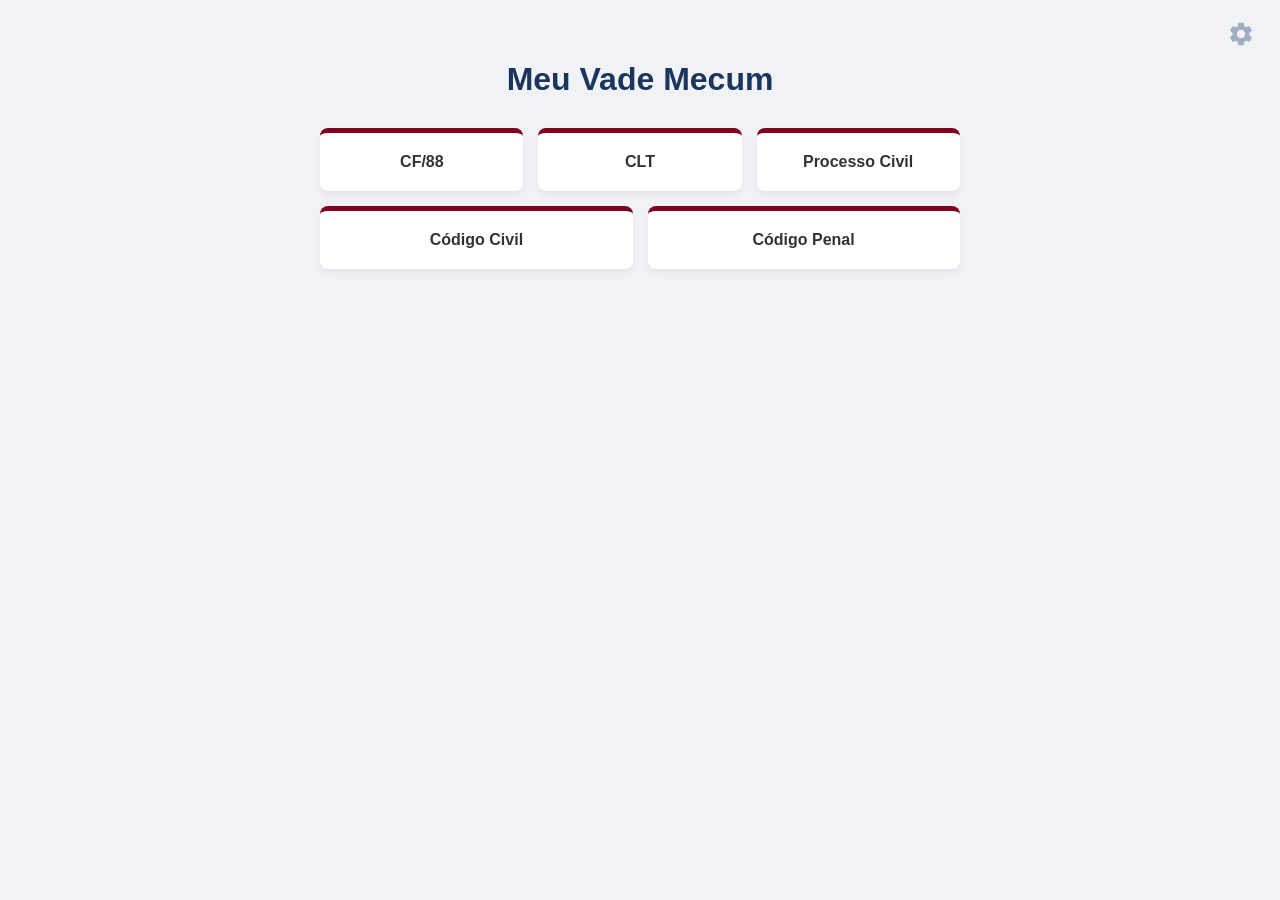
==== index.html @ c551f715 "Update index.html" ====
<!DOCTYPE html>
<html lang="pt-BR">
<head>
    <meta charset="UTF-8">
    <meta name="viewport" content="width=device-width, initial-scale=1.0">
    <title>Meu Vade Mecum Rápido</title>

    <!-- ÍCONES DA PÁGINA (FAVICON) -->
    <link rel="icon" type="image/x-icon" href="imagens/favicon.ico">
    <link rel="icon" type="image/png" sizes="32x32" href="imagens/favicon-32x32.png">
    <link rel="icon" type="image/png" sizes="16x16" href="imagens/favicon-16x16.png">
    <link rel="apple-touch-icon" href="imagens/apple-touch-icon.png">
    <link rel="icon" type="image/png" sizes="192x192" href="imagens/android-chrome-192x192.png">
    <link rel="icon" type="image/png" sizes="512x512" href="imagens/android-chrome-512x512.png">

    <style>
        /* ESTILOS VISUAIS (CSS) */
        body {
            font-family: 'Segoe UI', Tahoma, Geneva, Verdana, sans-serif;
            background-color: #f0f2f5;
            color: #333;
            margin: 0;
            padding: 40px 20px;
            display: flex;
            flex-direction: column;
            align-items: center;
            position: relative; 
        }

        h1 { color: #1a365d; margin-bottom: 30px; text-align: center; }

        /* Ícone de Engrenagem */
        .icone-ferramenta {
            position: absolute;
            top: 20px;
            right: 25px;
            color: #a0aec0; 
            text-decoration: none;
            transition: transform 0.4s ease, color 0.3s ease;
        }

        .icone-ferramenta:hover {
            color: #2b6cb0; 
            transform: rotate(90deg); 
        }

        .icone-ferramenta svg {
            width: 28px;
            height: 28px;
            fill: currentColor;
        }

        /* Estilo dos Cards (Painéis) */
        .painel-cards {
            display: flex;
            gap: 15px;
            flex-wrap: wrap;
            justify-content: center;
            margin-bottom: 40px;
            max-width: 900px;
        }

        .card {
            background-color: white;
            border-top: 5px solid #800020; /* Atualizado para bordô combinando com o ícone */
            border-radius: 8px;
            padding: 20px;
            font-size: 16px;
            font-weight: bold;
            text-align: center;
            cursor: pointer;
            box-shadow: 0 4px 6px rgba(0,0,0,0.05);
            transition: transform 0.2s, box-shadow 0.2s;
            flex: 1 1 140px; 
        }

        .card:hover {
            transform: translateY(-5px);
            box-shadow: 0 6px 12px rgba(0,0,0,0.15);
            border-top-color: #4a0012; /* Bordô mais escuro no hover */
        }

        /* Estilo da Área de Busca */
        #area-busca {
            display: none;
            background-color: white;
            padding: 30px;
            border-radius: 8px;
            box-shadow: 0 4px 6px rgba(0,0,0,0.1);
            width: 100%;
            max-width: 800px;
            text-align: center;
        }

        .input-grupo {
            display: flex;
            gap: 10px;
            justify-content: center;
            margin-top: 20px;
        }

        input[type="number"] {
            padding: 10px;
            font-size: 16px;
            border: 1px solid #ccc;
            border-radius: 4px;
            width: 150px;
        }

        button {
            padding: 10px 20px;
            font-size: 16px;
            background-color: #800020; /* Atualizado para bordô */
            color: white;
            border: none;
            border-radius: 4px;
            cursor: pointer;
        }

        button:hover { background-color: #4a0012; }

        /* Estilo do Resultado (Texto da Lei) */
        #resultado-artigo {
            margin-top: 30px;
            text-align: left;
            background-color: #f8fafc;
            padding: 20px;
            border-left: 4px solid #800020; /* Atualizado para bordô */
            border-radius: 4px;
            font-size: 16px;
            line-height: 1.6;
            white-space: pre-wrap; 
            display: none;
        }
    </style>
</head>
<body>

    <!-- ÍCONE DE ENGRENAGEM -->
    <a href="conversor.html" target="_blank" class="icone-ferramenta" title="Gerador de Leis JSON">
        <svg viewBox="0 0 24 24">
            <path d="M19.14,12.94c0.04-0.3,0.06-0.61,0.06-0.94c0-0.32-0.02-0.64-0.06-0.94l2.03-1.58c0.18-0.14,0.23-0.41,0.12-0.61 l-1.92-3.32c-0.12-0.22-0.37-0.29-0.59-0.22l-2.39,0.96c-0.5-0.38-1.03-0.7-1.62-0.94L14.4,2.81c-0.04-0.24-0.24-0.41-0.48-0.41 h-3.84c-0.24,0-0.43,0.17-0.47,0.41L9.25,5.35C8.66,5.59,8.12,5.92,7.63,6.29L5.24,5.33c-0.22-0.08-0.47,0-0.59,0.22L2.73,8.87 C2.62,9.08,2.66,9.34,2.86,9.48l2.03,1.58C4.84,11.36,4.8,11.69,4.8,12s0.02,0.64,0.06,0.94l-2.03,1.58 c-0.18,0.14-0.23,0.41-0.12,0.61l1.92,3.32c0.12,0.22,0.37,0.29,0.59,0.22l2.39-0.96c0.5,0.38,1.03,0.7,1.62,0.94l0.36,2.54 c0.05,0.24,0.24,0.41,0.48,0.41h3.84c0.24,0,0.44-0.17,0.47-0.41l0.36-2.54c0.59-0.24,1.13-0.56,1.62-0.94l2.39,0.96 c0.22,0.08,0.47,0,0.59-0.22l1.92-3.32c0.12-0.22,0.07-0.49-0.12-0.61L19.14,12.94z M12,15.6c-1.98,0-3.6-1.62-3.6-3.6 s1.62-3.6,3.6-3.6s3.6,1.62,3.6,3.6S13.98,15.6,12,15.6z"/>
        </svg>
    </a>

    <h1>Meu Vade Mecum</h1>

    <!-- PAINEL DE CARDS -->
    <div class="painel-cards">
        <div class="card" onclick="prepararBusca('cf', 'Constituição Federal (CF/88)')">CF/88</div>
        <div class="card" onclick="prepararBusca('clt', 'Consolidação das Leis do Trabalho')">CLT</div>
        <div class="card" onclick="prepararBusca('cpc', 'Código de Processo Civil')">Processo Civil</div>
        <div class="card" onclick="prepararBusca('cc', 'Código Civil')">Código Civil</div>
        <div class="card" onclick="prepararBusca('cp', 'Código Penal')">Código Penal</div>
    </div>

    <!-- ÁREA DE BUSCA -->
    <div id="area-busca">
        <h2 id="titulo-lei-selecionada">Selecione uma Lei</h2>
        <p>Digite apenas o número do artigo:</p>
        
        <div class="input-grupo">
            <input type="number" id="numero-artigo" placeholder="Ex: 5" onkeypress="verificarEnter(event)">
            <button onclick="buscarArtigo()">Pesquisar</button>
        </div>

        <div id="resultado-artigo"></div>
    </div>

    <!-- LÓGICA DE PROGRAMAÇÃO (JAVASCRIPT) -->
    <script>
        let arquivoJsonAtual = ''; 

        function prepararBusca(siglaLei, nomeLei) {
            arquivoJsonAtual = siglaLei + '.json'; 
            
            document.getElementById('titulo-lei-selecionada').innerText = "Buscando em: " + nomeLei;
            document.getElementById('area-busca').style.display = 'block'; 
            document.getElementById('resultado-artigo').style.display = 'none'; 
            document.getElementById('numero-artigo').value = ''; 
            document.getElementById('numero-artigo').focus(); 
        }

        function verificarEnter(evento) {
            if (evento.key === "Enter") {
                buscarArtigo();
            }
        }

        function buscarArtigo() {
            const numeroDigitado = document.getElementById('numero-artigo').value;
            const divResultado = document.getElementById('resultado-artigo');

            if (!numeroDigitado) {
                alert("Por favor, digite o número de um artigo.");
                return;
            }

            divResultado.style.display = 'block';
            divResultado.innerText = "Carregando...";

            fetch(arquivoJsonAtual)
                .then(resposta => {
                    if(!resposta.ok) throw new Error("Arquivo da lei não encontrado.");
                    return resposta.json();
                })
                .then(dados => {
                    const textoArtigo = dados[numeroDigitado];

                    if (textoArtigo) {
                        divResultado.innerText = textoArtigo; 
                    } else {
                        divResultado.innerText = "Artigo " + numeroDigitado + " não encontrado ou revogado.";
                    }
                })
                .catch(erro => {
                    divResultado.innerText = "Erro ao buscar: Você já gerou o arquivo " + arquivoJsonAtual + " usando a engrenagem?";
                    console.error(erro);
                });
        }
    </script>

</body>
</html>
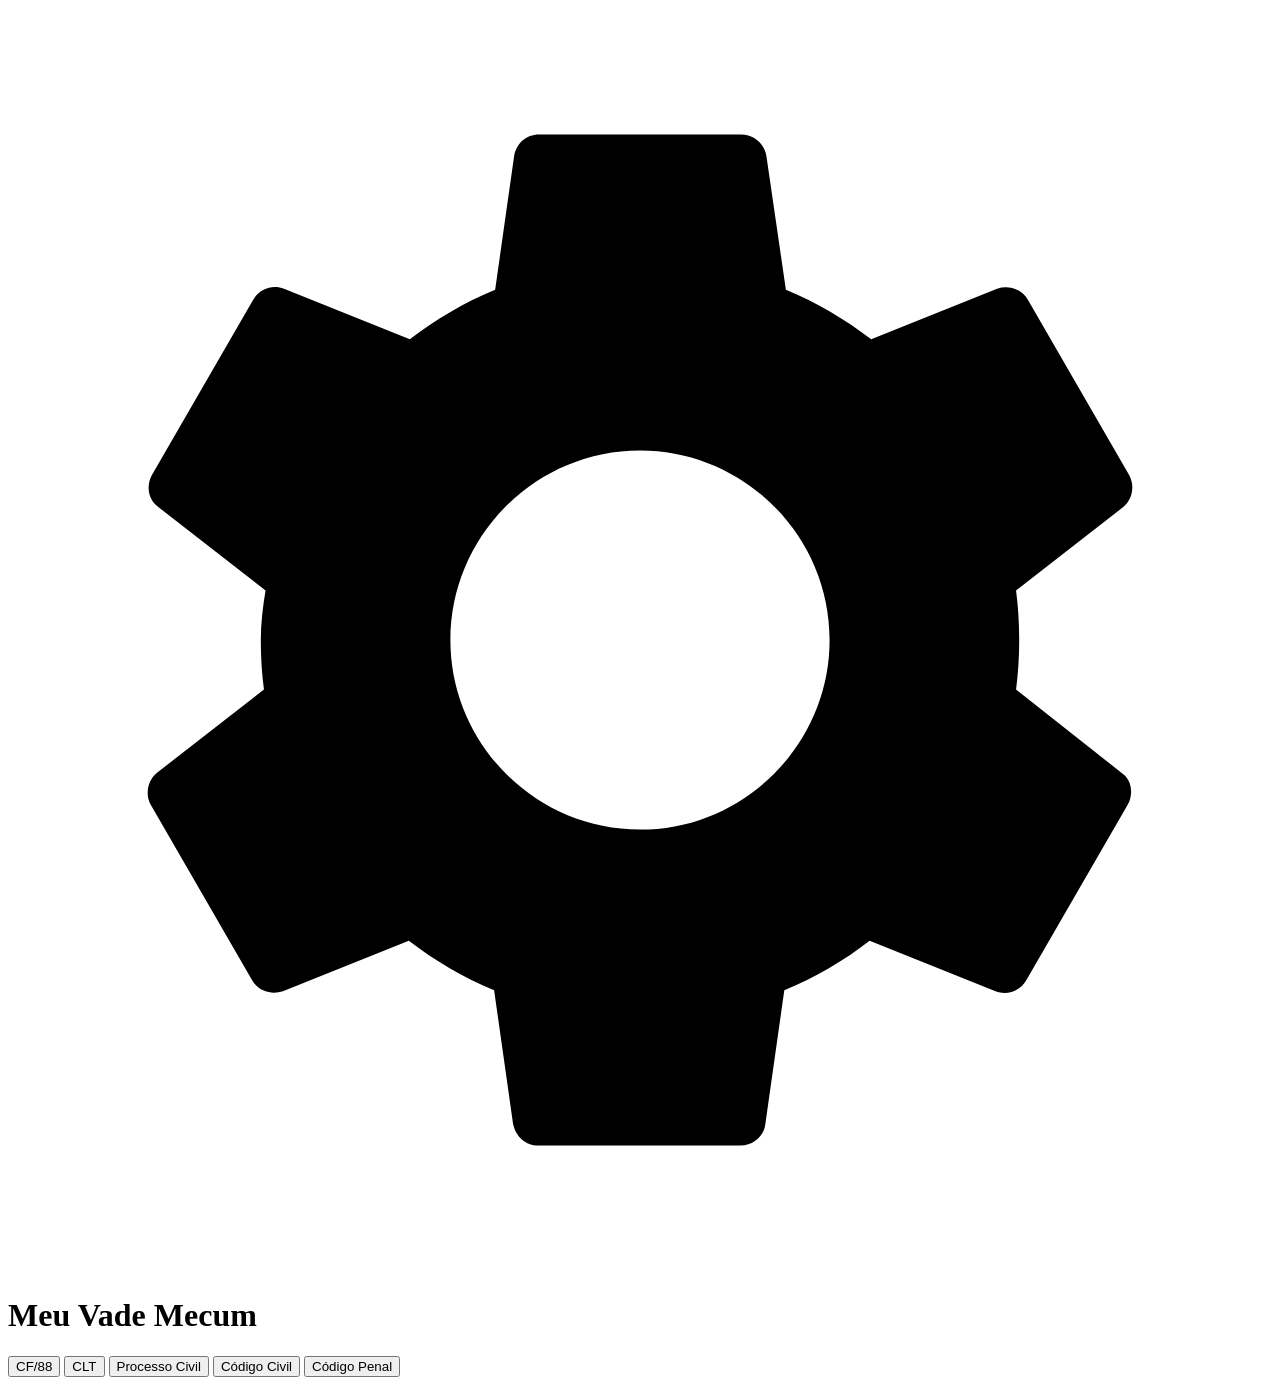
==== commit e2f6c8f9: "Update index.html" ====
--- a/index.html
+++ b/index.html
@@ -13,212 +13,58 @@
     <link rel="icon" type="image/png" sizes="192x192" href="imagens/android-chrome-192x192.png">
     <link rel="icon" type="image/png" sizes="512x512" href="imagens/android-chrome-512x512.png">
 
-    <style>
-        /* ESTILOS VISUAIS (CSS) */
-        body {
-            font-family: 'Segoe UI', Tahoma, Geneva, Verdana, sans-serif;
-            background-color: #f0f2f5;
-            color: #333;
-            margin: 0;
-            padding: 40px 20px;
-            display: flex;
-            flex-direction: column;
-            align-items: center;
-            position: relative; 
-        }
-
-        h1 { color: #1a365d; margin-bottom: 30px; text-align: center; }
-
-        /* Ícone de Engrenagem */
-        .icone-ferramenta {
-            position: absolute;
-            top: 20px;
-            right: 25px;
-            color: #a0aec0; 
-            text-decoration: none;
-            transition: transform 0.4s ease, color 0.3s ease;
-        }
-
-        .icone-ferramenta:hover {
-            color: #2b6cb0; 
-            transform: rotate(90deg); 
-        }
-
-        .icone-ferramenta svg {
-            width: 28px;
-            height: 28px;
-            fill: currentColor;
-        }
-
-        /* Estilo dos Cards (Painéis) */
-        .painel-cards {
-            display: flex;
-            gap: 15px;
-            flex-wrap: wrap;
-            justify-content: center;
-            margin-bottom: 40px;
-            max-width: 900px;
-        }
-
-        .card {
-            background-color: white;
-            border-top: 5px solid #800020; /* Atualizado para bordô combinando com o ícone */
-            border-radius: 8px;
-            padding: 20px;
-            font-size: 16px;
-            font-weight: bold;
-            text-align: center;
-            cursor: pointer;
-            box-shadow: 0 4px 6px rgba(0,0,0,0.05);
-            transition: transform 0.2s, box-shadow 0.2s;
-            flex: 1 1 140px; 
-        }
-
-        .card:hover {
-            transform: translateY(-5px);
-            box-shadow: 0 6px 12px rgba(0,0,0,0.15);
-            border-top-color: #4a0012; /* Bordô mais escuro no hover */
-        }
-
-        /* Estilo da Área de Busca */
-        #area-busca {
-            display: none;
-            background-color: white;
-            padding: 30px;
-            border-radius: 8px;
-            box-shadow: 0 4px 6px rgba(0,0,0,0.1);
-            width: 100%;
-            max-width: 800px;
-            text-align: center;
-        }
-
-        .input-grupo {
-            display: flex;
-            gap: 10px;
-            justify-content: center;
-            margin-top: 20px;
-        }
-
-        input[type="number"] {
-            padding: 10px;
-            font-size: 16px;
-            border: 1px solid #ccc;
-            border-radius: 4px;
-            width: 150px;
-        }
-
-        button {
-            padding: 10px 20px;
-            font-size: 16px;
-            background-color: #800020; /* Atualizado para bordô */
-            color: white;
-            border: none;
-            border-radius: 4px;
-            cursor: pointer;
-        }
-
-        button:hover { background-color: #4a0012; }
-
-        /* Estilo do Resultado (Texto da Lei) */
-        #resultado-artigo {
-            margin-top: 30px;
-            text-align: left;
-            background-color: #f8fafc;
-            padding: 20px;
-            border-left: 4px solid #800020; /* Atualizado para bordô */
-            border-radius: 4px;
-            font-size: 16px;
-            line-height: 1.6;
-            white-space: pre-wrap; 
-            display: none;
-        }
-    </style>
+    <!-- NOVO ARQUIVO DE ESTILOS (CSS Separado) -->
+    <link rel="stylesheet" href="style.css">
 </head>
 <body>
 
-    <!-- ÍCONE DE ENGRENAGEM -->
-    <a href="conversor.html" target="_blank" class="icone-ferramenta" title="Gerador de Leis JSON">
-        <svg viewBox="0 0 24 24">
-            <path d="M19.14,12.94c0.04-0.3,0.06-0.61,0.06-0.94c0-0.32-0.02-0.64-0.06-0.94l2.03-1.58c0.18-0.14,0.23-0.41,0.12-0.61 l-1.92-3.32c-0.12-0.22-0.37-0.29-0.59-0.22l-2.39,0.96c-0.5-0.38-1.03-0.7-1.62-0.94L14.4,2.81c-0.04-0.24-0.24-0.41-0.48-0.41 h-3.84c-0.24,0-0.43,0.17-0.47,0.41L9.25,5.35C8.66,5.59,8.12,5.92,7.63,6.29L5.24,5.33c-0.22-0.08-0.47,0-0.59,0.22L2.73,8.87 C2.62,9.08,2.66,9.34,2.86,9.48l2.03,1.58C4.84,11.36,4.8,11.69,4.8,12s0.02,0.64,0.06,0.94l-2.03,1.58 c-0.18,0.14-0.23,0.41-0.12,0.61l1.92,3.32c0.12,0.22,0.37,0.29,0.59,0.22l2.39-0.96c0.5,0.38,1.03,0.7,1.62,0.94l0.36,2.54 c0.05,0.24,0.24,0.41,0.48,0.41h3.84c0.24,0,0.44-0.17,0.47-0.41l0.36-2.54c0.59-0.24,1.13-0.56,1.62-0.94l2.39,0.96 c0.22,0.08,0.47,0,0.59-0.22l1.92-3.32c0.12-0.22,0.07-0.49-0.12-0.61L19.14,12.94z M12,15.6c-1.98,0-3.6-1.62-3.6-3.6 s1.62-3.6,3.6-3.6s3.6,1.62,3.6,3.6S13.98,15.6,12,15.6z"/>
-        </svg>
-    </a>
+    <header>
+        <!-- ÍCONE DE ENGRENAGEM (Mantido idêntico) -->
+        <a href="conversor.html" target="_blank" class="icone-ferramenta" title="Gerador de Leis JSON" aria-label="Acessar o Gerador de Leis JSON">
+            <svg viewBox="0 0 24 24">
+                <path d="M19.14,12.94c0.04-0.3,0.06-0.61,0.06-0.94c0-0.32-0.02-0.64-0.06-0.94l2.03-1.58c0.18-0.14,0.23-0.41,0.12-0.61 l-1.92-3.32c-0.12-0.22-0.37-0.29-0.59-0.22l-2.39,0.96c-0.5-0.38-1.03-0.7-1.62-0.94L14.4,2.81c-0.04-0.24-0.24-0.41-0.48-0.41 h-3.84c-0.24,0-0.43,0.17-0.47,0.41L9.25,5.35C8.66,5.59,8.12,5.92,7.63,6.29L5.24,5.33c-0.22-0.08-0.47,0-0.59,0.22L2.73,8.87 C2.62,9.08,2.66,9.34,2.86,9.48l2.03,1.58C4.84,11.36,4.8,11.69,4.8,12s0.02,0.64,0.06,0.94l-2.03,1.58 c-0.18,0.14-0.23,0.41-0.12,0.61l1.92,3.32c0.12,0.22,0.37,0.29,0.59,0.22l2.39-0.96c0.5,0.38,1.03,0.7,1.62,0.94l0.36,2.54 c0.05,0.24,0.24,0.41,0.48,0.41h3.84c0.24,0,0.44-0.17,0.47-0.41l0.36-2.54c0.59-0.24,1.13-0.56,1.62-0.94l2.39,0.96 c0.22,0.08,0.47,0,0.59-0.22l1.92-3.32c0.12-0.22,0.07-0.49-0.12-0.61L19.14,12.94z M12,15.6c-1.98,0-3.6-1.62-3.6-3.6 s1.62-3.6,3.6-3.6s3.6,1.62,3.6,3.6S13.98,15.6,12,15.6z"/>
+            </svg>
+        </a>
 
-    <h1>Meu Vade Mecum</h1>
+        <h1>Meu Vade Mecum</h1>
+    </header>
 
-    <!-- PAINEL DE CARDS -->
-    <div class="painel-cards">
-        <div class="card" onclick="prepararBusca('cf', 'Constituição Federal (CF/88)')">CF/88</div>
-        <div class="card" onclick="prepararBusca('clt', 'Consolidação das Leis do Trabalho')">CLT</div>
-        <div class="card" onclick="prepararBusca('cpc', 'Código de Processo Civil')">Processo Civil</div>
-        <div class="card" onclick="prepararBusca('cc', 'Código Civil')">Código Civil</div>
-        <div class="card" onclick="prepararBusca('cp', 'Código Penal')">Código Penal</div>
-    </div>
+    <main>
+        <!-- PAINEL DE CARDS -->
+        <!-- O evento 'onclick' acoplado foi removido em favor do uso de 'data-attributes'. -->
+        <section class="painel-cards">
+            <button class="card card-lei" data-sigla="cf" data-nome="Constituição Federal (CF/88)">CF/88</button>
+            <button class="card card-lei" data-sigla="clt" data-nome="Consolidação das Leis do Trabalho">CLT</button>
+            <button class="card card-lei" data-sigla="cpc" data-nome="Código de Processo Civil">Processo Civil</button>
+            <button class="card card-lei" data-sigla="cc" data-nome="Código Civil">Código Civil</button>
+            <button class="card card-lei" data-sigla="cp" data-nome="Código Penal">Código Penal</button>
+        </section>
 
-    <!-- ÁREA DE BUSCA -->
-    <div id="area-busca">
-        <h2 id="titulo-lei-selecionada">Selecione uma Lei</h2>
-        <p>Digite apenas o número do artigo:</p>
-        
-        <div class="input-grupo">
-            <input type="number" id="numero-artigo" placeholder="Ex: 5" onkeypress="verificarEnter(event)">
-            <button onclick="buscarArtigo()">Pesquisar</button>
-        </div>
+        <!-- ÁREA DE BUSCA E RESULTADOS -->
+        <section id="area-busca" aria-hidden="true" style="display: none;">
+            <h2 id="titulo-lei-selecionada">Selecione uma Lei</h2>
+            <p>Digite o número do artigo desejado:</p>
+            
+            <div class="input-grupo">
+                <!-- Mudança p/ type="text" para permitir o usuário digitar "Art. 5º", sendo higienizado no JS -->
+                <input type="text" id="input-artigo" placeholder="Ex: 5, 5º, Art. 5" aria-label="Pesquisar número do artigo">
+                <button id="btn-buscar">Pesquisar</button>
+            </div>
 
-        <div id="resultado-artigo"></div>
-    </div>
+            <!-- MENSAGENS DE ESTADO (Loading e Erros) -->
+            <div id="estado-loading" class="hidden" role="status" aria-live="polite">
+                <p>Analisando base legal...</p>
+            </div>
+            
+            <div id="estado-erro" class="hidden erro-msg" role="alert" aria-live="assertive"></div>
 
-    <!-- LÓGICA DE PROGRAMAÇÃO (JAVASCRIPT) -->
-    <script>
-        let arquivoJsonAtual = ''; 
+            <!-- ÁREA DA RENDERIZAÇÃO DA ÁRVORE (Caput, Acordeões de Parágrafos e Incisos) -->
+            <article id="resultado-artigo" class="hidden"></article>
+        </section>
+    </main>
 
-        function prepararBusca(siglaLei, nomeLei) {
-            arquivoJsonAtual = siglaLei + '.json'; 
-            
-            document.getElementById('titulo-lei-selecionada').innerText = "Buscando em: " + nomeLei;
-            document.getElementById('area-busca').style.display = 'block'; 
-            document.getElementById('resultado-artigo').style.display = 'none'; 
-            document.getElementById('numero-artigo').value = ''; 
-            document.getElementById('numero-artigo').focus(); 
-        }
-
-        function verificarEnter(evento) {
-            if (evento.key === "Enter") {
-                buscarArtigo();
-            }
-        }
-
-        function buscarArtigo() {
-            const numeroDigitado = document.getElementById('numero-artigo').value;
-            const divResultado = document.getElementById('resultado-artigo');
-
-            if (!numeroDigitado) {
-                alert("Por favor, digite o número de um artigo.");
-                return;
-            }
-
-            divResultado.style.display = 'block';
-            divResultado.innerText = "Carregando...";
-
-            fetch(arquivoJsonAtual)
-                .then(resposta => {
-                    if(!resposta.ok) throw new Error("Arquivo da lei não encontrado.");
-                    return resposta.json();
-                })
-                .then(dados => {
-                    const textoArtigo = dados[numeroDigitado];
-
-                    if (textoArtigo) {
-                        divResultado.innerText = textoArtigo; 
-                    } else {
-                        divResultado.innerText = "Artigo " + numeroDigitado + " não encontrado ou revogado.";
-                    }
-                })
-                .catch(erro => {
-                    divResultado.innerText = "Erro ao buscar: Você já gerou o arquivo " + arquivoJsonAtual + " usando a engrenagem?";
-                    console.error(erro);
-                });
-        }
-    </script>
+    <!-- ARQUITETURA JS: Importação configurada como Módulo (ES6) -->
+    <script type="module" src="app.js"></script>
 
 </body>
 </html>
--- a/style.css
+++ b/style.css
@@ -0,0 +1,81 @@
+:root {
+    --primary: #800020;
+    --primary-dark: #4a0012;
+    --bg-main: #f0f2f5;
+    --bg-card: #ffffff;
+    --text-main: #1e293b;
+    --text-muted: #64748b;
+    --border-radius: 8px;
+    --transition: 0.2s ease-in-out;
+}
+
+/* ... resets e layouts básicos mantidos ... */
+
+.hidden { display: none !important; }
+
+.erro-msg {
+    color: #b91c1c;
+    background: #fef2f2;
+    padding: 15px;
+    border-radius: var(--border-radius);
+    border-left: 4px solid #b91c1c;
+    margin-top: 20px;
+}
+
+/* --- Estilização do Acordeão (Tree View Legislativa) --- */
+#resultado-artigo {
+    margin-top: 30px;
+    background: var(--bg-card);
+    padding: 25px;
+    border-radius: var(--border-radius);
+    box-shadow: 0 4px 6px -1px rgba(0, 0, 0, 0.1);
+    text-align: left;
+    line-height: 1.7;
+}
+
+.caput {
+    font-size: 1.1rem;
+    font-weight: 600;
+    margin-bottom: 20px;
+    color: var(--primary);
+}
+
+/* Estilo semântico das tags HTML5 <details> e <summary> */
+details {
+    margin: 10px 0;
+    background: #f8fafc;
+    border: 1px solid #e2e8f0;
+    border-radius: 6px;
+    overflow: hidden;
+}
+
+summary {
+    padding: 12px 15px;
+    font-weight: 500;
+    cursor: pointer;
+    background: #f1f5f9;
+    list-style: none; /* Remove seta padrão em alguns browsers */
+    display: flex;
+    align-items: center;
+    transition: background var(--transition);
+}
+
+summary:hover { background: #e2e8f0; }
+
+summary::before {
+    content: '▶';
+    font-size: 0.8em;
+    margin-right: 10px;
+    color: var(--primary);
+    transition: transform var(--transition);
+}
+
+details[open] > summary::before { transform: rotate(90deg); }
+
+.conteudo-no {
+    padding: 15px;
+    border-top: 1px solid #e2e8f0;
+}
+
+/* Indentação visual recursiva */
+details details { margin: 10px 0 0 20px; }
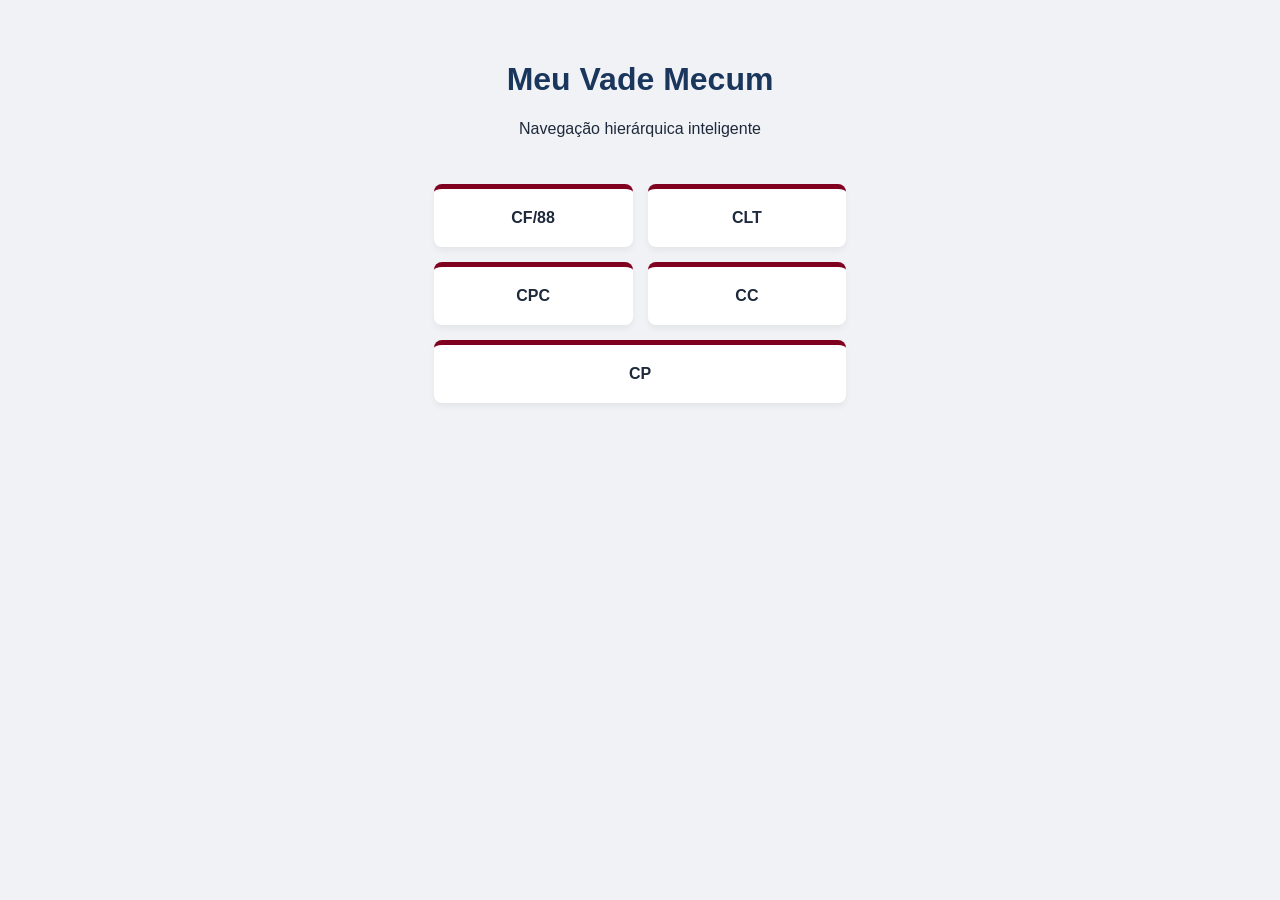
==== commit 33afdf26: "Update index.html" ====
--- a/index.html
+++ b/index.html
@@ -3,68 +3,48 @@
 <head>
     <meta charset="UTF-8">
     <meta name="viewport" content="width=device-width, initial-scale=1.0">
-    <title>Meu Vade Mecum Rápido</title>
-
-    <!-- ÍCONES DA PÁGINA (FAVICON) -->
-    <link rel="icon" type="image/x-icon" href="imagens/favicon.ico">
-    <link rel="icon" type="image/png" sizes="32x32" href="imagens/favicon-32x32.png">
-    <link rel="icon" type="image/png" sizes="16x16" href="imagens/favicon-16x16.png">
-    <link rel="apple-touch-icon" href="imagens/apple-touch-icon.png">
-    <link rel="icon" type="image/png" sizes="192x192" href="imagens/android-chrome-192x192.png">
-    <link rel="icon" type="image/png" sizes="512x512" href="imagens/android-chrome-512x512.png">
-
-    <!-- NOVO ARQUIVO DE ESTILOS (CSS Separado) -->
+    <title>Vade Mecum Inteligente | Arquitetura Moderna</title>
+    <link rel="preconnect" href="https://fonts.googleapis.com">
+    <link rel="preconnect" href="https://fonts.gstatic.com" crossorigin>
+    <link href="https://fonts.googleapis.com/css2?family=Inter:wght@400;500;600&family=Merriweather:ital,wght@0,300;0,400;1,300&display=swap" rel="stylesheet">
     <link rel="stylesheet" href="style.css">
 </head>
 <body>
 
-    <header>
-        <!-- ÍCONE DE ENGRENAGEM (Mantido idêntico) -->
-        <a href="conversor.html" target="_blank" class="icone-ferramenta" title="Gerador de Leis JSON" aria-label="Acessar o Gerador de Leis JSON">
-            <svg viewBox="0 0 24 24">
-                <path d="M19.14,12.94c0.04-0.3,0.06-0.61,0.06-0.94c0-0.32-0.02-0.64-0.06-0.94l2.03-1.58c0.18-0.14,0.23-0.41,0.12-0.61 l-1.92-3.32c-0.12-0.22-0.37-0.29-0.59-0.22l-2.39,0.96c-0.5-0.38-1.03-0.7-1.62-0.94L14.4,2.81c-0.04-0.24-0.24-0.41-0.48-0.41 h-3.84c-0.24,0-0.43,0.17-0.47,0.41L9.25,5.35C8.66,5.59,8.12,5.92,7.63,6.29L5.24,5.33c-0.22-0.08-0.47,0-0.59,0.22L2.73,8.87 C2.62,9.08,2.66,9.34,2.86,9.48l2.03,1.58C4.84,11.36,4.8,11.69,4.8,12s0.02,0.64,0.06,0.94l-2.03,1.58 c-0.18,0.14-0.23,0.41-0.12,0.61l1.92,3.32c0.12,0.22,0.37,0.29,0.59,0.22l2.39-0.96c0.5,0.38,1.03,0.7,1.62,0.94l0.36,2.54 c0.05,0.24,0.24,0.41,0.48,0.41h3.84c0.24,0,0.44-0.17,0.47-0.41l0.36-2.54c0.59-0.24,1.13-0.56,1.62-0.94l2.39,0.96 c0.22,0.08,0.47,0,0.59-0.22l1.92-3.32c0.12-0.22,0.07-0.49-0.12-0.61L19.14,12.94z M12,15.6c-1.98,0-3.6-1.62-3.6-3.6 s1.62-3.6,3.6-3.6s3.6,1.62,3.6,3.6S13.98,15.6,12,15.6z"/>
-            </svg>
-        </a>
-
+    <header class="app-header">
         <h1>Meu Vade Mecum</h1>
+        <p class="subtitle">Navegação hierárquica inteligente</p>
     </header>
 
-    <main>
-        <!-- PAINEL DE CARDS -->
-        <!-- O evento 'onclick' acoplado foi removido em favor do uso de 'data-attributes'. -->
-        <section class="painel-cards">
-            <button class="card card-lei" data-sigla="cf" data-nome="Constituição Federal (CF/88)">CF/88</button>
-            <button class="card card-lei" data-sigla="clt" data-nome="Consolidação das Leis do Trabalho">CLT</button>
-            <button class="card card-lei" data-sigla="cpc" data-nome="Código de Processo Civil">Processo Civil</button>
-            <button class="card card-lei" data-sigla="cc" data-nome="Código Civil">Código Civil</button>
-            <button class="card card-lei" data-sigla="cp" data-nome="Código Penal">Código Penal</button>
+    <main class="app-container">
+        <!-- Seletor de Leis -->
+        <section class="painel-cards" role="tablist" aria-label="Selecione a legislação">
+            <button class="card" role="tab" data-lei="cf" data-nome="Constituição Federal (CF/88)">CF/88</button>
+            <button class="card" role="tab" data-lei="clt" data-nome="Consolidação das Leis do Trabalho">CLT</button>
+            <button class="card" role="tab" data-lei="cpc" data-nome="Código de Processo Civil">CPC</button>
+            <button class="card" role="tab" data-lei="cc" data-nome="Código Civil">CC</button>
+            <button class="card" role="tab" data-lei="cp" data-nome="Código Penal">CP</button>
         </section>
 
-        <!-- ÁREA DE BUSCA E RESULTADOS -->
-        <section id="area-busca" aria-hidden="true" style="display: none;">
-            <h2 id="titulo-lei-selecionada">Selecione uma Lei</h2>
-            <p>Digite o número do artigo desejado:</p>
+        <!-- Área de Busca -->
+        <section id="area-busca" class="busca-container" hidden>
+            <h2 id="titulo-lei-selecionada" class="lei-titulo"></h2>
             
             <div class="input-grupo">
-                <!-- Mudança p/ type="text" para permitir o usuário digitar "Art. 5º", sendo higienizado no JS -->
-                <input type="text" id="input-artigo" placeholder="Ex: 5, 5º, Art. 5" aria-label="Pesquisar número do artigo">
-                <button id="btn-buscar">Pesquisar</button>
-            </div>
-
-            <!-- MENSAGENS DE ESTADO (Loading e Erros) -->
-            <div id="estado-loading" class="hidden" role="status" aria-live="polite">
-                <p>Analisando base legal...</p>
+                <label for="numero-artigo" class="sr-only">Digite o número do artigo</label>
+                <input type="text" id="numero-artigo" inputmode="numeric" placeholder="Ex: 5, 5º, Art. 5" autocomplete="off">
+                <button id="btn-buscar" class="btn-primary">Pesquisar</button>
             </div>
             
-            <div id="estado-erro" class="hidden erro-msg" role="alert" aria-live="assertive"></div>
-
-            <!-- ÁREA DA RENDERIZAÇÃO DA ÁRVORE (Caput, Acordeões de Parágrafos e Incisos) -->
-            <article id="resultado-artigo" class="hidden"></article>
+            <!-- Container de Resultados com Acessibilidade -->
+            <div id="resultado-artigo" class="resultado-container" aria-live="polite" aria-busy="false"></div>
         </section>
     </main>
 
-    <!-- ARQUITETURA JS: Importação configurada como Módulo (ES6) -->
+    <!-- Componente Toast para Notificações -->
+    <div id="toast-notificacao" class="toast" role="alert" aria-live="assertive"></div>
+
+    <!-- Carregamento como Módulo ES6 para encapsulamento de escopo -->
     <script type="module" src="app.js"></script>
-
 </body>
 </html>
--- a/style.css
+++ b/style.css
@@ -1,16 +1,128 @@
+/* style.css */
 :root {
-    --primary: #800020;
+    --primary: #800020; /* Bordô */
     --primary-dark: #4a0012;
     --bg-main: #f0f2f5;
     --bg-card: #ffffff;
     --text-main: #1e293b;
     --text-muted: #64748b;
     --border-radius: 8px;
-    --transition: 0.2s ease-in-out;
+    --transition: 0.3s ease;
 }
 
-/* ... resets e layouts básicos mantidos ... */
+body {
+    font-family: 'Segoe UI', Tahoma, Geneva, Verdana, sans-serif;
+    background-color: var(--bg-main);
+    color: var(--text-main);
+    margin: 0;
+    padding: 40px 20px;
+    display: flex;
+    flex-direction: column;
+    align-items: center;
+    position: relative;
+}
 
+/* Cabeçalho */
+header {
+    text-align: center;
+    width: 100%;
+    margin-bottom: 30px;
+}
+
+h1 { color: #1a365d; }
+
+.icone-ferramenta {
+    position: absolute;
+    top: 20px;
+    right: 25px;
+    color: #a0aec0;
+    transition: transform var(--transition), color var(--transition);
+}
+
+.icone-ferramenta:hover {
+    color: var(--primary);
+    transform: rotate(90deg);
+}
+
+.icone-ferramenta svg {
+    width: 28px;
+    height: 28px;
+    fill: currentColor;
+}
+
+/* Cards de Seleção da Lei */
+.painel-cards {
+    display: flex;
+    gap: 15px;
+    flex-wrap: wrap;
+    justify-content: center;
+    margin-bottom: 40px;
+    max-width: 900px;
+}
+
+.card {
+    background-color: var(--bg-card);
+    border: none;
+    border-top: 5px solid var(--primary);
+    border-radius: var(--border-radius);
+    padding: 20px;
+    font-size: 16px;
+    font-weight: bold;
+    color: var(--text-main);
+    text-align: center;
+    cursor: pointer;
+    box-shadow: 0 4px 6px rgba(0,0,0,0.05);
+    transition: transform var(--transition), box-shadow var(--transition);
+    flex: 1 1 140px;
+}
+
+.card:hover {
+    transform: translateY(-5px);
+    box-shadow: 0 6px 12px rgba(0,0,0,0.15);
+    border-top-color: var(--primary-dark);
+}
+
+/* Área de Busca */
+#area-busca {
+    background-color: var(--bg-card);
+    padding: 30px;
+    border-radius: var(--border-radius);
+    box-shadow: 0 4px 6px rgba(0,0,0,0.1);
+    width: 100%;
+    max-width: 800px;
+    text-align: center;
+}
+
+.input-grupo {
+    display: flex;
+    gap: 10px;
+    justify-content: center;
+    margin-top: 20px;
+}
+
+input[type="text"] {
+    padding: 10px;
+    font-size: 16px;
+    border: 1px solid #cbd5e1;
+    border-radius: 4px;
+    width: 200px;
+    outline: none;
+}
+input[type="text"]:focus { border-color: var(--primary); }
+
+button#btn-buscar {
+    padding: 10px 20px;
+    font-size: 16px;
+    background-color: var(--primary);
+    color: white;
+    border: none;
+    border-radius: 4px;
+    cursor: pointer;
+    transition: background-color var(--transition);
+}
+button#btn-buscar:hover { background-color: var(--primary-dark); }
+
+/* Utilitários */
 .hidden { display: none !important; }
 
 .erro-msg {
@@ -22,13 +134,15 @@
     margin-top: 20px;
 }
 
-/* --- Estilização do Acordeão (Tree View Legislativa) --- */
+#estado-loading {
+    margin-top: 20px;
+    color: var(--text-muted);
+    font-style: italic;
+}
+
+/* --- Estilização do Acordeão (Árvore Legislativa) --- */
 #resultado-artigo {
     margin-top: 30px;
-    background: var(--bg-card);
-    padding: 25px;
-    border-radius: var(--border-radius);
-    box-shadow: 0 4px 6px -1px rgba(0, 0, 0, 0.1);
     text-align: left;
     line-height: 1.7;
 }
@@ -40,7 +154,6 @@
     color: var(--primary);
 }
 
-/* Estilo semântico das tags HTML5 <details> e <summary> */
 details {
     margin: 10px 0;
     background: #f8fafc;
@@ -54,12 +167,13 @@
     font-weight: 500;
     cursor: pointer;
     background: #f1f5f9;
-    list-style: none; /* Remove seta padrão em alguns browsers */
+    list-style: none;
     display: flex;
     align-items: center;
     transition: background var(--transition);
 }
 
+summary::-webkit-details-marker { display: none; }
 summary:hover { background: #e2e8f0; }
 
 summary::before {
@@ -75,7 +189,7 @@
 .conteudo-no {
     padding: 15px;
     border-top: 1px solid #e2e8f0;
+    background: var(--bg-card);
 }
 
-/* Indentação visual recursiva */
 details details { margin: 10px 0 0 20px; }
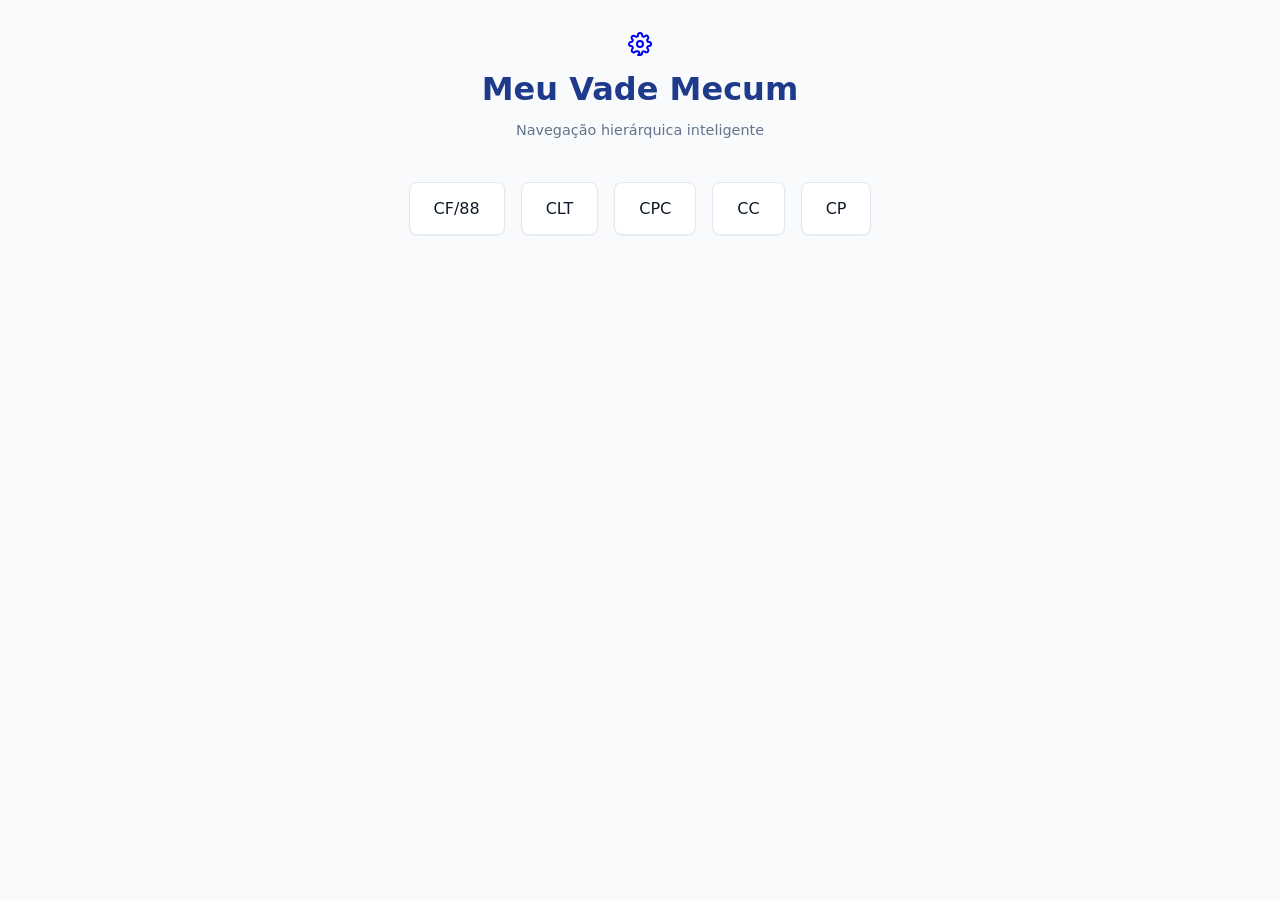
==== commit be44d7ca: "Update index.html" ====
--- a/index.html
+++ b/index.html
@@ -11,6 +11,13 @@
 </head>
 <body>
 
+        <!-- Botão de Acesso ao Conversor (Engrenagem) -->
+    <a href="conversor.html" class="config-btn" title="Acessar Conversor de Leis" aria-label="Acessar Conversor de Leis">
+        <svg xmlns="http://www.w3.org/2000/svg" width="24" height="24" viewBox="0 0 24 24" fill="none" stroke="currentColor" stroke-width="2" stroke-linecap="round" stroke-linejoin="round">
+            <circle cx="12" cy="12" r="3"></circle>
+            <path d="M19.4 15a1.65 1.65 0 0 0 .33 1.82l.06.06a2 2 0 0 1 0 2.83 2 2 0 0 1-2.83 0l-.06-.06a1.65 1.65 0 0 0-1.82-.33 1.65 1.65 0 0 0-1 1.51V21a2 2 0 0 1-2 2 2 2 0 0 1-2 0v-.09A1.65 1.65 0 0 0 9 19.4a1.65 1.65 0 0 0-1.82.33l-.06.06a2 2 0 0 1-2.83 0 2 2 0 0 1 0-2.83l.06-.06a1.65 1.65 0 0 0 .33-1.82 1.65 1.65 0 0 0-1.51-1H3a2 2 0 0 1-2-2 2 2 0 0 1 2-2h.09A1.65 1.65 0 0 0 4.6 9a1.65 1.65 0 0 0-.33-1.82l-.06-.06a2 2 0 0 1 0-2.83 2 2 0 0 1 2.83 0l.06.06a1.65 1.65 0 0 0 1.82.33H9a1.65 1.65 0 0 0 1-1.51V3a2 2 0 0 1 2-2 2 2 0 0 1 2 2v.09a1.65 1.65 0 0 0 1 1.51 1.65 1.65 0 0 0 1.82-.33l.06-.06a2 2 0 0 1 2.83 0 2 2 0 0 1 0 2.83l-.06.06a1.65 1.65 0 0 0-.33 1.82V9a1.65 1.65 0 0 0 1.51 1H21a2 2 0 0 1 2 2 2 2 0 0 1-2 2h-.09a1.65 1.65 0 0 0-1.51 1z"></path>
+        </svg>
+    </a>
     <header class="app-header">
         <h1>Meu Vade Mecum</h1>
         <p class="subtitle">Navegação hierárquica inteligente</p>
--- a/style.css
+++ b/style.css
@@ -1,195 +1,149 @@
-/* style.css */
+/* =========================================
+   1. VARIÁVEIS E RESET
+   ========================================= */
 :root {
-    --primary: #800020; /* Bordô */
-    --primary-dark: #4a0012;
-    --bg-main: #f0f2f5;
+    --primary: #1e3a8a;      /* Azul jurídico profundo */
+    --primary-light: #3b82f6;
+    --bg-body: #f8fafc;
     --bg-card: #ffffff;
-    --text-main: #1e293b;
+    --text-main: #0f172a;
     --text-muted: #64748b;
-    --border-radius: 8px;
-    --transition: 0.3s ease;
+    --border: #e2e8f0;
+    --success: #10b981;
+    --error: #ef4444;
+    --shadow-sm: 0 1px 2px 0 rgb(0 0 0 / 0.05);
+    --shadow-md: 0 4px 6px -1px rgb(0 0 0 / 0.1), 0 2px 4px -2px rgb(0 0 0 / 0.1);
+    --radius: 8px;
+    --font-ui: 'Inter', system-ui, sans-serif;
+    --font-legal: 'Merriweather', Georgia, serif;
 }
 
+* { box-sizing: border-box; margin: 0; padding: 0; }
+
 body {
-    font-family: 'Segoe UI', Tahoma, Geneva, Verdana, sans-serif;
-    background-color: var(--bg-main);
+    font-family: var(--font-ui);
+    background-color: var(--bg-body);
     color: var(--text-main);
-    margin: 0;
-    padding: 40px 20px;
+    line-height: 1.6;
+    min-height: 100vh;
     display: flex;
     flex-direction: column;
     align-items: center;
-    position: relative;
+    padding: 2rem 1rem;
 }
 
-/* Cabeçalho */
-header {
-    text-align: center;
-    width: 100%;
-    margin-bottom: 30px;
+.sr-only {
+    position: absolute; width: 1px; height: 1px;
+    padding: 0; margin: -1px; overflow: hidden; clip: rect(0, 0, 0, 0); border: 0;
 }
 
-h1 { color: #1a365d; }
+/* =========================================
+   2. HEADER E CARDS DE LEIS
+   ========================================= */
+.app-header { text-align: center; margin-bottom: 2.5rem; }
+.app-header h1 { font-size: 2rem; color: var(--primary); font-weight: 600; }
+.subtitle { color: var(--text-muted); font-size: 0.9rem; margin-top: 0.25rem; }
 
-.icone-ferramenta {
-    position: absolute;
-    top: 20px;
-    right: 25px;
-    color: #a0aec0;
-    transition: transform var(--transition), color var(--transition);
-}
-
-.icone-ferramenta:hover {
-    color: var(--primary);
-    transform: rotate(90deg);
-}
-
-.icone-ferramenta svg {
-    width: 28px;
-    height: 28px;
-    fill: currentColor;
-}
-
-/* Cards de Seleção da Lei */
 .painel-cards {
-    display: flex;
-    gap: 15px;
-    flex-wrap: wrap;
-    justify-content: center;
-    margin-bottom: 40px;
-    max-width: 900px;
+    display: flex; flex-wrap: wrap; gap: 1rem; justify-content: center;
+    margin-bottom: 2rem; max-width: 800px; width: 100%;
 }
 
 .card {
-    background-color: var(--bg-card);
-    border: none;
-    border-top: 5px solid var(--primary);
-    border-radius: var(--border-radius);
-    padding: 20px;
-    font-size: 16px;
-    font-weight: bold;
-    color: var(--text-main);
-    text-align: center;
-    cursor: pointer;
-    box-shadow: 0 4px 6px rgba(0,0,0,0.05);
-    transition: transform var(--transition), box-shadow var(--transition);
-    flex: 1 1 140px;
+    background: var(--bg-card); border: 1px solid var(--border);
+    padding: 1rem 1.5rem; border-radius: var(--radius);
+    font-weight: 500; font-size: 1rem; color: var(--text-main);
+    cursor: pointer; transition: all 0.2s ease;
+    box-shadow: var(--shadow-sm); font-family: var(--font-ui);
 }
 
-.card:hover {
-    transform: translateY(-5px);
-    box-shadow: 0 6px 12px rgba(0,0,0,0.15);
-    border-top-color: var(--primary-dark);
+.card:hover, .card:focus-visible {
+    border-color: var(--primary-light); color: var(--primary);
+    transform: translateY(-2px); box-shadow: var(--shadow-md); outline: none;
 }
 
-/* Área de Busca */
-#area-busca {
-    background-color: var(--bg-card);
-    padding: 30px;
-    border-radius: var(--border-radius);
-    box-shadow: 0 4px 6px rgba(0,0,0,0.1);
-    width: 100%;
-    max-width: 800px;
-    text-align: center;
+.card.active {
+    background-color: var(--primary); color: white; border-color: var(--primary);
 }
 
-.input-grupo {
-    display: flex;
-    gap: 10px;
-    justify-content: center;
-    margin-top: 20px;
+/* =========================================
+   3. BUSCA E INPUTS
+   ========================================= */
+.busca-container { max-width: 800px; width: 100%; }
+.lei-titulo { font-size: 1.25rem; margin-bottom: 1.5rem; color: var(--primary); text-align: center; }
+
+.input-grupo { display: flex; gap: 0.75rem; margin-bottom: 2rem; }
+
+#numero-artigo {
+    flex: 1; padding: 0.85rem 1rem; font-size: 1.1rem;
+    border: 2px solid var(--border); border-radius: var(--radius);
+    font-family: var(--font-ui); transition: border-color 0.2s;
 }
+#numero-artigo:focus { border-color: var(--primary-light); outline: none; }
 
-input[type="text"] {
-    padding: 10px;
-    font-size: 16px;
-    border: 1px solid #cbd5e1;
-    border-radius: 4px;
-    width: 200px;
-    outline: none;
+.btn-primary {
+    padding: 0 1.5rem; background: var(--primary); color: white;
+    border: none; border-radius: var(--radius); font-weight: 600;
+    cursor: pointer; font-size: 1rem; transition: background 0.2s;
 }
-input[type="text"]:focus { border-color: var(--primary); }
+.btn-primary:hover { background: #1e40af; }
+.btn-primary:disabled { background: var(--text-muted); cursor: not-allowed; }
 
-button#btn-buscar {
-    padding: 10px 20px;
-    font-size: 16px;
-    background-color: var(--primary);
-    color: white;
-    border: none;
-    border-radius: 4px;
-    cursor: pointer;
-    transition: background-color var(--transition);
+/* =========================================
+   4. RENDERIZAÇÃO JURÍDICA (ACORDEÃO)
+   ========================================= */
+.resultado-container { font-family: var(--font-legal); font-size: 1.05rem; color: #334155; }
+
+.legal-node { margin-bottom: 1rem; border-left: 3px solid transparent; padding-left: 1rem; }
+.legal-node.level-0 { border-left: 3px solid var(--primary); background: #f1f5f9; padding: 1.5rem; border-radius: var(--radius); }
+.legal-node.level-1 { border-left: 3px solid #94a3b8; margin-left: 1rem; }
+.legal-node.level-2 { border-left: 3px solid #cbd5e1; margin-left: 2rem; font-size: 0.95rem; }
+.legal-node.level-3 { margin-left: 3rem; font-size: 0.9rem; color: #475569; }
+
+.node-text { margin-bottom: 0.75rem; text-align: justify; line-height: 1.8; }
+.node-text strong { color: var(--primary); font-weight: 700; }
+
+/* Botão do Acordeão */
+.accordion-trigger {
+    display: flex; align-items: center; justify-content: space-between;
+    width: 100%; padding: 0.75rem 1rem; background: #e2e8f0;
+    border: 1px solid var(--border); border-radius: var(--radius);
+    font-family: var(--font-ui); font-weight: 500; font-size: 0.9rem;
+    color: var(--primary); cursor: pointer; transition: all 0.2s;
+    margin-top: 0.5rem;
 }
-button#btn-buscar:hover { background-color: var(--primary-dark); }
+.accordion-trigger:hover { background: #cbd5e1; }
+.accordion-trigger .icon { transition: transform 0.3s ease; }
+.accordion-trigger[aria-expanded="true"] .icon { transform: rotate(180deg); }
 
-/* Utilitários */
-.hidden { display: none !important; }
+/* Animação Mágica do Acordeão via CSS Grid */
+.accordion-content {
+    display: grid;
+    grid-template-rows: 0fr;
+    transition: grid-template-rows 0.3s ease-out;
+}
+.accordion-content.active { grid-template-rows: 1fr; }
+.accordion-content > .inner-wrapper { overflow: hidden; min-height: 0; padding-top: 1rem; }
 
-.erro-msg {
-    color: #b91c1c;
-    background: #fef2f2;
-    padding: 15px;
-    border-radius: var(--border-radius);
-    border-left: 4px solid #b91c1c;
-    margin-top: 20px;
+/* =========================================
+   5. TOAST E LOADING
+   ========================================= */
+.toast {
+    position: fixed; bottom: -100px; left: 50%; transform: translateX(-50%);
+    background: var(--text-main); color: white; padding: 1rem 2rem;
+    border-radius: 50px; font-weight: 500; box-shadow: var(--shadow-md);
+    transition: bottom 0.4s cubic-bezier(0.68, -0.55, 0.265, 1.55);
+    z-index: 1000; font-family: var(--font-ui); font-size: 0.95rem;
+    max-width: 90%; text-align: center;
 }
+.toast.show { bottom: 30px; }
+.toast.error { background: var(--error); }
+.toast.success { background: var(--success); }
 
-#estado-loading {
-    margin-top: 20px;
-    color: var(--text-muted);
-    font-style: italic;
+.loading-spinner {
+    display: inline-block; width: 20px; height: 20px;
+    border: 3px solid rgba(255,255,255,.3); border-radius: 50%;
+    border-top-color: white; animation: spin 1s ease-in-out infinite;
+    margin-right: 8px; vertical-align: middle;
 }
-
-/* --- Estilização do Acordeão (Árvore Legislativa) --- */
-#resultado-artigo {
-    margin-top: 30px;
-    text-align: left;
-    line-height: 1.7;
-}
-
-.caput {
-    font-size: 1.1rem;
-    font-weight: 600;
-    margin-bottom: 20px;
-    color: var(--primary);
-}
-
-details {
-    margin: 10px 0;
-    background: #f8fafc;
-    border: 1px solid #e2e8f0;
-    border-radius: 6px;
-    overflow: hidden;
-}
-
-summary {
-    padding: 12px 15px;
-    font-weight: 500;
-    cursor: pointer;
-    background: #f1f5f9;
-    list-style: none;
-    display: flex;
-    align-items: center;
-    transition: background var(--transition);
-}
-
-summary::-webkit-details-marker { display: none; }
-summary:hover { background: #e2e8f0; }
-
-summary::before {
-    content: '▶';
-    font-size: 0.8em;
-    margin-right: 10px;
-    color: var(--primary);
-    transition: transform var(--transition);
-}
-
-details[open] > summary::before { transform: rotate(90deg); }
-
-.conteudo-no {
-    padding: 15px;
-    border-top: 1px solid #e2e8f0;
-    background: var(--bg-card);
-}
-
-details details { margin: 10px 0 0 20px; }
+@keyframes spin { to { transform: rotate(360deg); } }
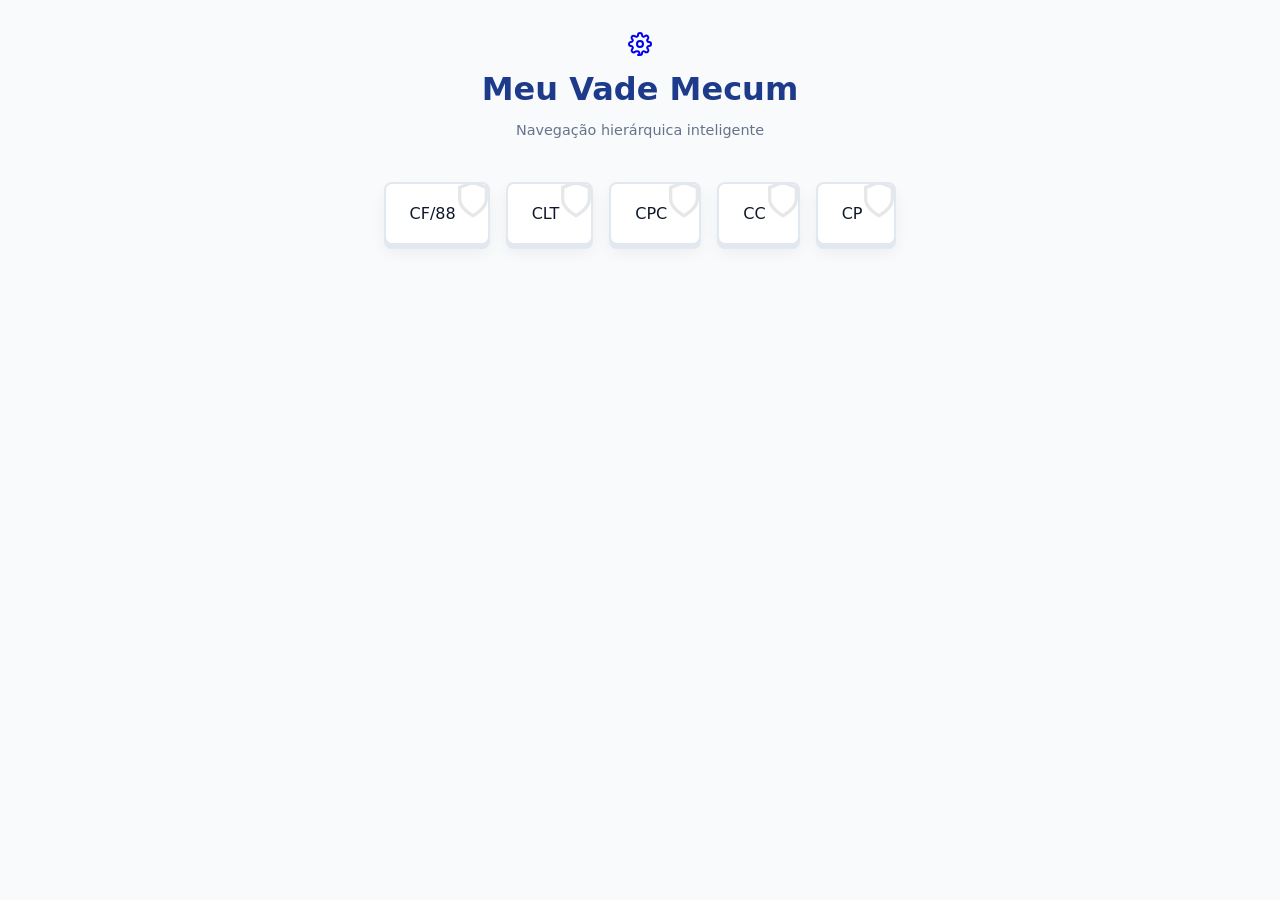
==== commit 529130a6: "refactor: implementar event delegation e overlay p/ modo expansao" ====
--- a/index.html
+++ b/index.html
@@ -3,7 +3,7 @@
 <head>
     <meta charset="UTF-8">
     <meta name="viewport" content="width=device-width, initial-scale=1.0">
-    <title>Vade Mecum Inteligente | Arquitetura Moderna</title>
+    <title>Vade Mecum Integrator</title>
     <link rel="preconnect" href="https://fonts.googleapis.com">
     <link rel="preconnect" href="https://fonts.gstatic.com" crossorigin>
     <link href="https://fonts.googleapis.com/css2?family=Inter:wght@400;500;600&family=Merriweather:ital,wght@0,300;0,400;1,300&display=swap" rel="stylesheet">
@@ -26,11 +26,26 @@
     <main class="app-container">
         <!-- Seletor de Leis -->
         <section class="painel-cards" role="tablist" aria-label="Selecione a legislação">
-            <button class="card" role="tab" data-lei="cf" data-nome="Constituição Federal (CF/88)">CF/88</button>
-            <button class="card" role="tab" data-lei="clt" data-nome="Consolidação das Leis do Trabalho">CLT</button>
-            <button class="card" role="tab" data-lei="cpc" data-nome="Código de Processo Civil">CPC</button>
-            <button class="card" role="tab" data-lei="cc" data-nome="Código Civil">CC</button>
-            <button class="card" role="tab" data-lei="cp" data-nome="Código Penal">CP</button>
+            <button class="card" role="tab" data-lei="cf" data-nome="Constituição Federal (CF/88)">
+                <span class="card-title">CF/88</span>
+                <svg class="card-icon" viewBox="0 0 24 24" fill="none" stroke="currentColor" stroke-width="2" aria-hidden="true"><path d="M12 22s8-4 8-10V5l-8-3-8 3v7c0 6 8 10 8 10z"/></svg>
+            </button>
+            <button class="card" role="tab" data-lei="clt" data-nome="Consolidação das Leis do Trabalho">
+                <span class="card-title">CLT</span>
+                <svg class="card-icon" viewBox="0 0 24 24" fill="none" stroke="currentColor" stroke-width="2" aria-hidden="true"><path d="M12 22s8-4 8-10V5l-8-3-8 3v7c0 6 8 10 8 10z"/></svg>
+            </button>
+            <button class="card" role="tab" data-lei="cpc" data-nome="Código de Processo Civil">
+                <span class="card-title">CPC</span>
+                <svg class="card-icon" viewBox="0 0 24 24" fill="none" stroke="currentColor" stroke-width="2" aria-hidden="true"><path d="M12 22s8-4 8-10V5l-8-3-8 3v7c0 6 8 10 8 10z"/></svg>
+            </button>
+            <button class="card" role="tab" data-lei="cc" data-nome="Código Civil">
+                <span class="card-title">CC</span>
+                <svg class="card-icon" viewBox="0 0 24 24" fill="none" stroke="currentColor" stroke-width="2" aria-hidden="true"><path d="M12 22s8-4 8-10V5l-8-3-8 3v7c0 6 8 10 8 10z"/></svg>
+            </button>
+            <button class="card" role="tab" data-lei="cp" data-nome="Código Penal">
+                <span class="card-title">CP</span>
+                <svg class="card-icon" viewBox="0 0 24 24" fill="none" stroke="currentColor" stroke-width="2" aria-hidden="true"><path d="M12 22s8-4 8-10V5l-8-3-8 3v7c0 6 8 10 8 10z"/></svg>
+            </button>
         </section>
 
         <!-- Área de Busca -->
@@ -43,8 +58,18 @@
                 <button id="btn-buscar" class="btn-primary">Pesquisar</button>
             </div>
             
-            <!-- Container de Resultados com Acessibilidade -->
-            <div id="resultado-artigo" class="resultado-container" aria-live="polite" aria-busy="false"></div>
+            <!-- Container de Resultados com Acessibilidade e Wrapper de Expansão -->
+            <div id="resultado-wrapper" class="resultado-wrapper">
+                <div class="resultado-controles">
+                    <button id="btn-expandir" class="btn-icon" aria-label="Expandir para tela cheia" aria-pressed="false" hidden>
+                        <svg xmlns="http://www.w3.org/2000/svg" viewBox="0 0 24 24" fill="none" stroke="currentColor" stroke-width="2"><polyline points="15 3 21 3 21 9"></polyline><polyline points="9 21 3 21 3 15"></polyline><line x1="21" y1="3" x2="14" y2="10"></line><line x1="3" y1="21" x2="10" y2="14"></line></svg>
+                    </button>
+                    <button id="btn-fechar-expansao" class="btn-icon danger" aria-label="Fechar tela cheia" hidden>
+                        <svg xmlns="http://www.w3.org/2000/svg" viewBox="0 0 24 24" fill="none" stroke="currentColor" stroke-width="2"><line x1="18" y1="6" x2="6" y2="18"></line><line x1="6" y1="6" x2="18" y2="18"></line></svg>
+                    </button>
+                </div>
+                <div id="resultado-artigo" class="resultado-container" aria-live="polite" aria-busy="false"></div>
+            </div>
         </section>
     </main>
 
--- a/style.css
+++ b/style.css
@@ -50,21 +50,39 @@
 }
 
 .card {
-    background: var(--bg-card); border: 1px solid var(--border);
-    padding: 1rem 1.5rem; border-radius: var(--radius);
+    position: relative;
+    background: var(--bg-card); 
+    border: 2px solid var(--border);
+    padding: 1.25rem 2rem 1.25rem 1.5rem; 
+    border-radius: var(--radius);
     font-weight: 500; font-size: 1rem; color: var(--text-main);
-    cursor: pointer; transition: all 0.2s ease;
-    box-shadow: var(--shadow-sm); font-family: var(--font-ui);
+    cursor: pointer; 
+    transition: transform 0.15s ease, box-shadow 0.15s ease, border-color 0.15s ease;
+    box-shadow: 0 4px 0 var(--border), 0 8px 15px rgba(0, 0, 0, 0.05);
+    transform: translateY(0);
+    overflow: hidden;
+    font-family: var(--font-ui);
+}
+
+.card .card-icon {
+    position: absolute; right: -5px; top: -5px;
+    width: 40px; height: 40px; opacity: 0.1;
+    transition: all 0.3s;
 }
 
 .card:hover, .card:focus-visible {
-    border-color: var(--primary-light); color: var(--primary);
-    transform: translateY(-2px); box-shadow: var(--shadow-md); outline: none;
+    border-color: var(--primary-light); color: var(--primary); outline: none;
+    transform: translateY(-4px);
+    box-shadow: 0 8px 0 var(--primary-light), 0 12px 20px rgba(30, 58, 138, 0.15);
 }
 
 .card.active {
     background-color: var(--primary); color: white; border-color: var(--primary);
+    transform: translateY(2px);
+    box-shadow: 0 2px 0 #1e3a8a, 0 4px 6px rgba(0, 0, 0, 0.1);
 }
+
+.card.active .card-icon { opacity: 0.3; transform: scale(1.1); color: white; }
 
 /* =========================================
    3. BUSCA E INPUTS
@@ -147,3 +165,26 @@
     margin-right: 8px; vertical-align: middle;
 }
 @keyframes spin { to { transform: rotate(360deg); } }
+
+/* =========================================
+   6. CONTROLES DE EXPANSÃO E FILTROS
+   ========================================= */
+.resultado-controles { display: flex; justify-content: flex-end; gap: 0.5rem; margin-bottom: 0.5rem; }
+.btn-icon { background: transparent; border: none; cursor: pointer; padding: 0.5rem; border-radius: 50%; color: var(--text-muted); width: 40px; height: 40px; }
+.btn-icon:hover { background: #e2e8f0; color: var(--primary); }
+.btn-icon.danger:hover { background: #fee2e2; color: var(--error); }
+
+.modo-expandido-ativo .resultado-wrapper {
+    position: fixed; top: 0; left: 0; width: 100vw; height: 100vh;
+    background: var(--bg-body); z-index: 9999;
+    padding: 2rem 10%; overflow-y: auto;
+    overscroll-behavior: contain;
+    box-shadow: inset 0 0 50px rgba(0,0,0,0.05);
+}
+.modo-expandido-ativo #btn-expandir { display: none; }
+.modo-expandido-ativo #btn-fechar-expansao { display: block !important; }
+
+.is-hidden { display: none !important; }
+
+.filtro-inteligente { display: flex; gap: 0.5rem; align-items: center; background: #f1f5f9; padding: 0.75rem; border-radius: var(--radius); border: 1px solid var(--border); margin: 0.5rem 0; flex-wrap: wrap; }
+.input-filtro { width: 60px; padding: 0.4rem; text-align: center; border: 1px solid #cbd5e1; border-radius: 4px; }
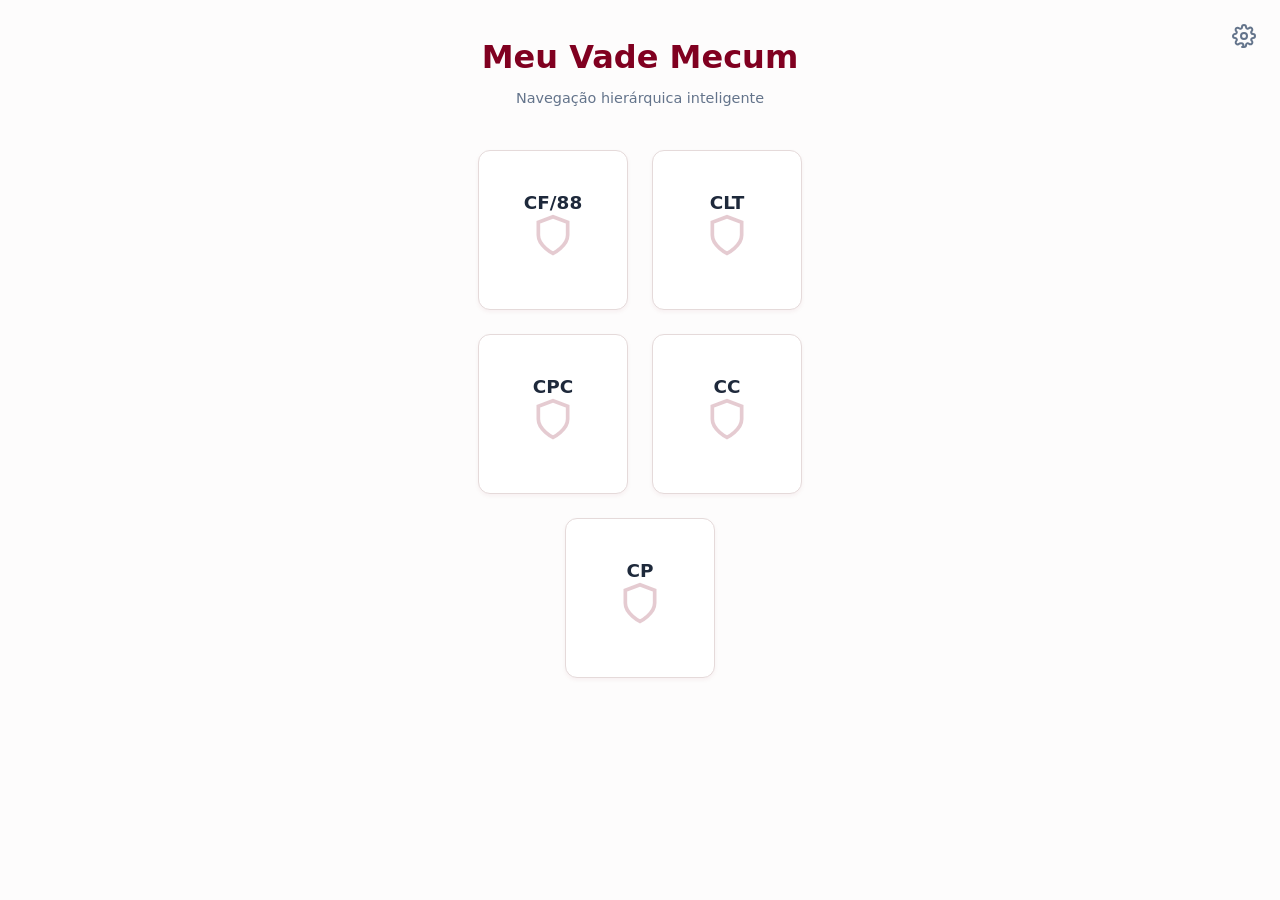
==== commit dfce3a61: "fix: corrige rota de fetch e refatora UI dos cards para responsividade" ====
--- a/index.html
+++ b/index.html
@@ -4,6 +4,9 @@
     <meta charset="UTF-8">
     <meta name="viewport" content="width=device-width, initial-scale=1.0">
     <title>Vade Mecum Integrator</title>
+    <!-- Correção: Injeção de Favicon SVG nativo para eliminar erro 404 -->
+    <link rel="icon" href="data:image/svg+xml,<svg xmlns='http://www.w3.org/2000/svg' viewBox='0 0 100 100'><text y='.9em' font-size='90'>⚖️</text></svg>">
+    
     <link rel="preconnect" href="https://fonts.googleapis.com">
     <link rel="preconnect" href="https://fonts.gstatic.com" crossorigin>
     <link href="https://fonts.googleapis.com/css2?family=Inter:wght@400;500;600&family=Merriweather:ital,wght@0,300;0,400;1,300&display=swap" rel="stylesheet">
@@ -79,4 +82,4 @@
     <!-- Carregamento como Módulo ES6 para encapsulamento de escopo -->
     <script type="module" src="app.js"></script>
 </body>
-</html>
+</html>
--- a/style.css
+++ b/style.css
@@ -2,18 +2,18 @@
    1. VARIÁVEIS E RESET
    ========================================= */
 :root {
-    --primary: #1e3a8a;      /* Azul jurídico profundo */
-    --primary-light: #3b82f6;
-    --bg-body: #f8fafc;
+    --primary: #800020;      /* Bordô sofisticado */
+    --primary-light: #9e1b3d;
+    --bg-body: #fdfcfc;
     --bg-card: #ffffff;
-    --text-main: #0f172a;
+    --text-main: #1e293b;
     --text-muted: #64748b;
-    --border: #e2e8f0;
+    --border: #e5dada;       /* Harmonizado com o tom quente */
     --success: #10b981;
     --error: #ef4444;
-    --shadow-sm: 0 1px 2px 0 rgb(0 0 0 / 0.05);
-    --shadow-md: 0 4px 6px -1px rgb(0 0 0 / 0.1), 0 2px 4px -2px rgb(0 0 0 / 0.1);
-    --radius: 8px;
+    --shadow-sm: 0 2px 4px rgba(128, 0, 32, 0.05);
+    --shadow-md: 0 10px 15px -3px rgba(128, 0, 32, 0.1), 0 4px 6px -4px rgba(128, 0, 32, 0.05);
+    --radius: 12px;
     --font-ui: 'Inter', system-ui, sans-serif;
     --font-legal: 'Merriweather', Georgia, serif;
 }
@@ -40,49 +40,78 @@
 /* =========================================
    2. HEADER E CARDS DE LEIS
    ========================================= */
+.config-btn {
+    position: absolute; /* Remove do fluxo padrão do cabeçalho */
+    top: 1.5rem;
+    right: 1.5rem;
+    color: var(--text-muted);
+    transition: color 0.2s ease, transform 0.2s ease;
+    z-index: 100;
+}
+.config-btn:hover {
+    color: var(--primary);
+    transform: rotate(45deg);
+}
+
 .app-header { text-align: center; margin-bottom: 2.5rem; }
 .app-header h1 { font-size: 2rem; color: var(--primary); font-weight: 600; }
 .subtitle { color: var(--text-muted); font-size: 0.9rem; margin-top: 0.25rem; }
 
 .painel-cards {
-    display: flex; flex-wrap: wrap; gap: 1rem; justify-content: center;
-    margin-bottom: 2rem; max-width: 800px; width: 100%;
+    display: flex; flex-wrap: wrap; gap: 1.5rem; justify-content: center;
+    margin-bottom: 2.5rem; max-width: 900px; width: 100%;
 }
 
 .card {
     position: relative;
+    display: flex;
+    flex-direction: column; /* Coloca ícone acima do texto */
+    align-items: center;
+    justify-content: center;
+    flex: 1 1 120px;        /* Fluidez: cresce ou encolhe, mínimo 120px */
+    max-width: 150px;       /* Limite de crescimento em Desktop */
+    min-height: 160px;      /* Garante a proporção vertical (Livro) */
     background: var(--bg-card); 
-    border: 2px solid var(--border);
-    padding: 1.25rem 2rem 1.25rem 1.5rem; 
+    border: 1px solid var(--border);
     border-radius: var(--radius);
-    font-weight: 500; font-size: 1rem; color: var(--text-main);
+    font-weight: 600; font-size: 1.15rem; color: var(--text-main);
     cursor: pointer; 
-    transition: transform 0.15s ease, box-shadow 0.15s ease, border-color 0.15s ease;
-    box-shadow: 0 4px 0 var(--border), 0 8px 15px rgba(0, 0, 0, 0.05);
-    transform: translateY(0);
-    overflow: hidden;
+    /* Hardware acceleration properties apenas */
+    transition: transform 0.25s cubic-bezier(0.4, 0, 0.2, 1), box-shadow 0.25s cubic-bezier(0.4, 0, 0.2, 1), border-color 0.2s ease;
+    box-shadow: var(--shadow-sm);
     font-family: var(--font-ui);
 }
 
 .card .card-icon {
-    position: absolute; right: -5px; top: -5px;
-    width: 40px; height: 40px; opacity: 0.1;
-    transition: all 0.3s;
+    position: relative; /* Volta para o fluxo flexbox centralizado */
+    width: 44px; height: 44px; 
+    margin-bottom: 0.75rem;
+    color: var(--primary);
+    opacity: 0.2;
+    transition: opacity 0.3s ease, transform 0.3s ease;
 }
 
 .card:hover, .card:focus-visible {
-    border-color: var(--primary-light); color: var(--primary); outline: none;
-    transform: translateY(-4px);
-    box-shadow: 0 8px 0 var(--primary-light), 0 12px 20px rgba(30, 58, 138, 0.15);
+    border-color: var(--primary-light); 
+    color: var(--primary); 
+    outline: none;
+    transform: translateY(-6px); /* Elevação 3D limpa */
+    box-shadow: var(--shadow-md);
 }
 
 .card.active {
-    background-color: var(--primary); color: white; border-color: var(--primary);
-    transform: translateY(2px);
-    box-shadow: 0 2px 0 #1e3a8a, 0 4px 6px rgba(0, 0, 0, 0.1);
-}
-
-.card.active .card-icon { opacity: 0.3; transform: scale(1.1); color: white; }
+    background-color: var(--primary); 
+    color: white; 
+    border-color: var(--primary);
+    transform: translateY(-2px); /* Sensação de afundamento parcial em relação ao hover */
+    box-shadow: 0 4px 6px rgba(128, 0, 32, 0.3);
+}
+
+.card.active .card-icon { 
+    opacity: 1; 
+    color: white; 
+    transform: scale(1.1); 
+}
 
 /* =========================================
    3. BUSCA E INPUTS
